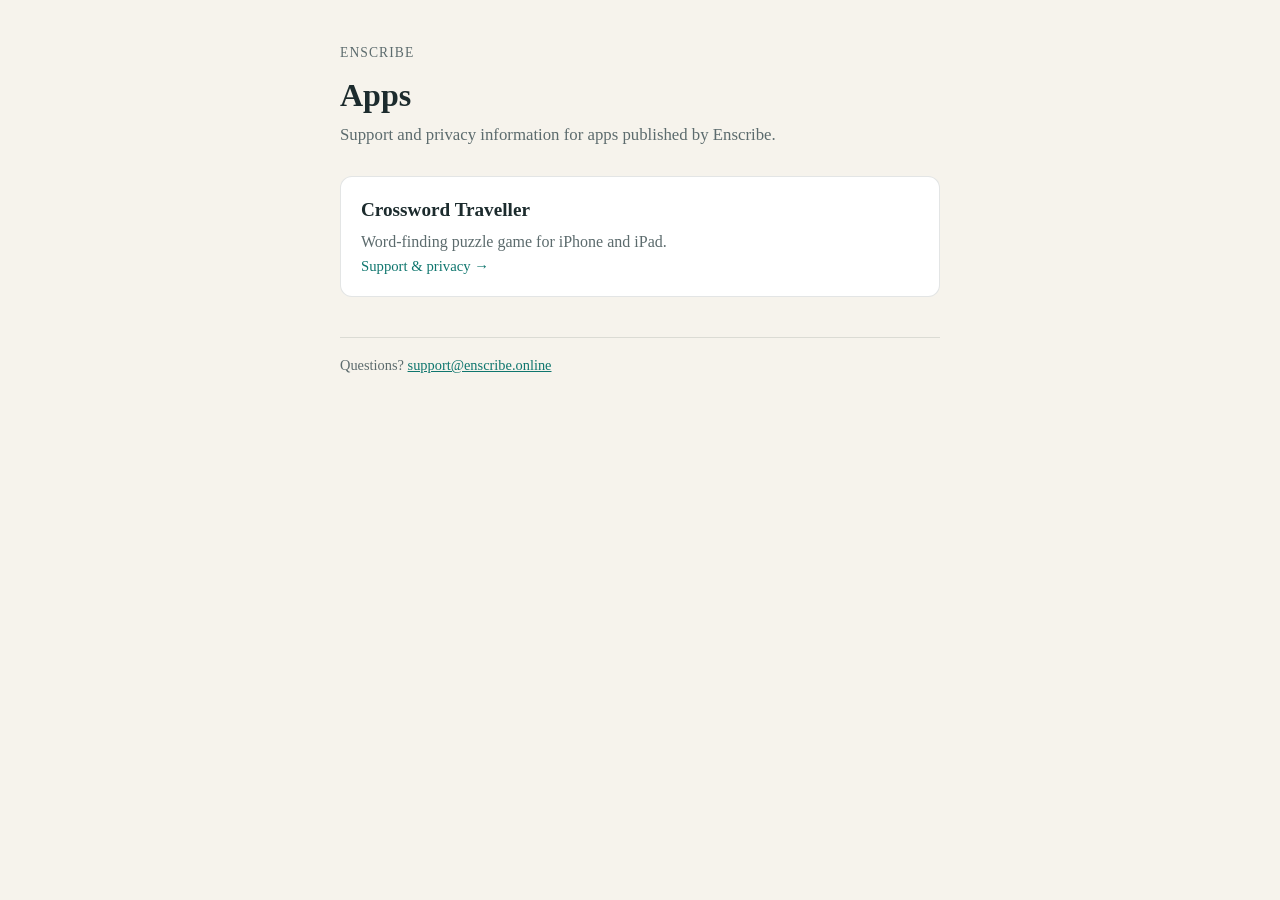
==== index.html @ b7e17bd4 "Add static Enscribe app support and privacy pages. Plain HTML/CSS for GitHub Pages, starting with Cr" ====
<!DOCTYPE html>
<html lang="en">
  <head>
    <meta charset="utf-8" />
    <meta name="viewport" content="width=device-width, initial-scale=1" />
    <title>Enscribe Apps</title>
    <meta
      name="description"
      content="Support and privacy pages for apps from Enscribe."
    />
    <link rel="stylesheet" href="styles.css" />
  </head>
  <body>
    <main class="wrap">
      <a class="brand" href="./">Enscribe</a>
      <h1>Apps</h1>
      <p class="lead">
        Support and privacy information for apps published by Enscribe.
      </p>

      <a class="card" href="./crossword-traveller/" style="display: block; text-decoration: none; color: inherit">
        <h2>Crossword Traveller</h2>
        <p>Word-finding puzzle game for iPhone and iPad.</p>
        <p class="meta"><span style="color: var(--accent)">Support &amp; privacy →</span></p>
      </a>

      <footer>
        Questions?
        <a href="mailto:support@enscribe.online">support@enscribe.online</a>
      </footer>
    </main>
  </body>
</html>
---- styles.css ----
:root {
  --bg: #f6f3ec;
  --ink: #1c2b2d;
  --muted: #5c6b6d;
  --accent: #0f766e;
  --card: #ffffff;
  --line: rgba(28, 43, 45, 0.12);
  --max: 40rem;
}

* {
  box-sizing: border-box;
}

html,
body {
  margin: 0;
  padding: 0;
  background: var(--bg);
  color: var(--ink);
  font-family: Georgia, "Times New Roman", serif;
  line-height: 1.55;
}

body {
  min-height: 100vh;
}

a {
  color: var(--accent);
}

a:hover {
  text-decoration: underline;
}

.wrap {
  max-width: var(--max);
  margin: 0 auto;
  padding: 2.5rem 1.25rem 4rem;
}

.brand {
  font-size: 0.85rem;
  letter-spacing: 0.08em;
  text-transform: uppercase;
  color: var(--muted);
  text-decoration: none;
}

.brand:hover {
  text-decoration: none;
  color: var(--ink);
}

h1 {
  margin: 0.75rem 0 0.5rem;
  font-size: 2rem;
  line-height: 1.15;
}

.lead {
  margin: 0 0 1.75rem;
  color: var(--muted);
  font-size: 1.05rem;
}

.card {
  background: var(--card);
  border: 1px solid var(--line);
  border-radius: 12px;
  padding: 1.15rem 1.25rem;
  margin: 0 0 1rem;
}

.card h2 {
  margin: 0 0 0.35rem;
  font-size: 1.2rem;
}

.card p {
  margin: 0;
  color: var(--muted);
}

.meta {
  margin-top: 0.65rem;
  font-size: 0.92rem;
}

nav.crumbs {
  margin: 1.25rem 0 0;
  font-size: 0.95rem;
  color: var(--muted);
}

section {
  margin: 1.5rem 0;
}

section h2 {
  font-size: 1.15rem;
  margin: 0 0 0.5rem;
}

section p,
section ul {
  margin: 0 0 0.85rem;
}

section ul {
  padding-left: 1.2rem;
}

footer {
  margin-top: 2.5rem;
  padding-top: 1rem;
  border-top: 1px solid var(--line);
  color: var(--muted);
  font-size: 0.9rem;
}
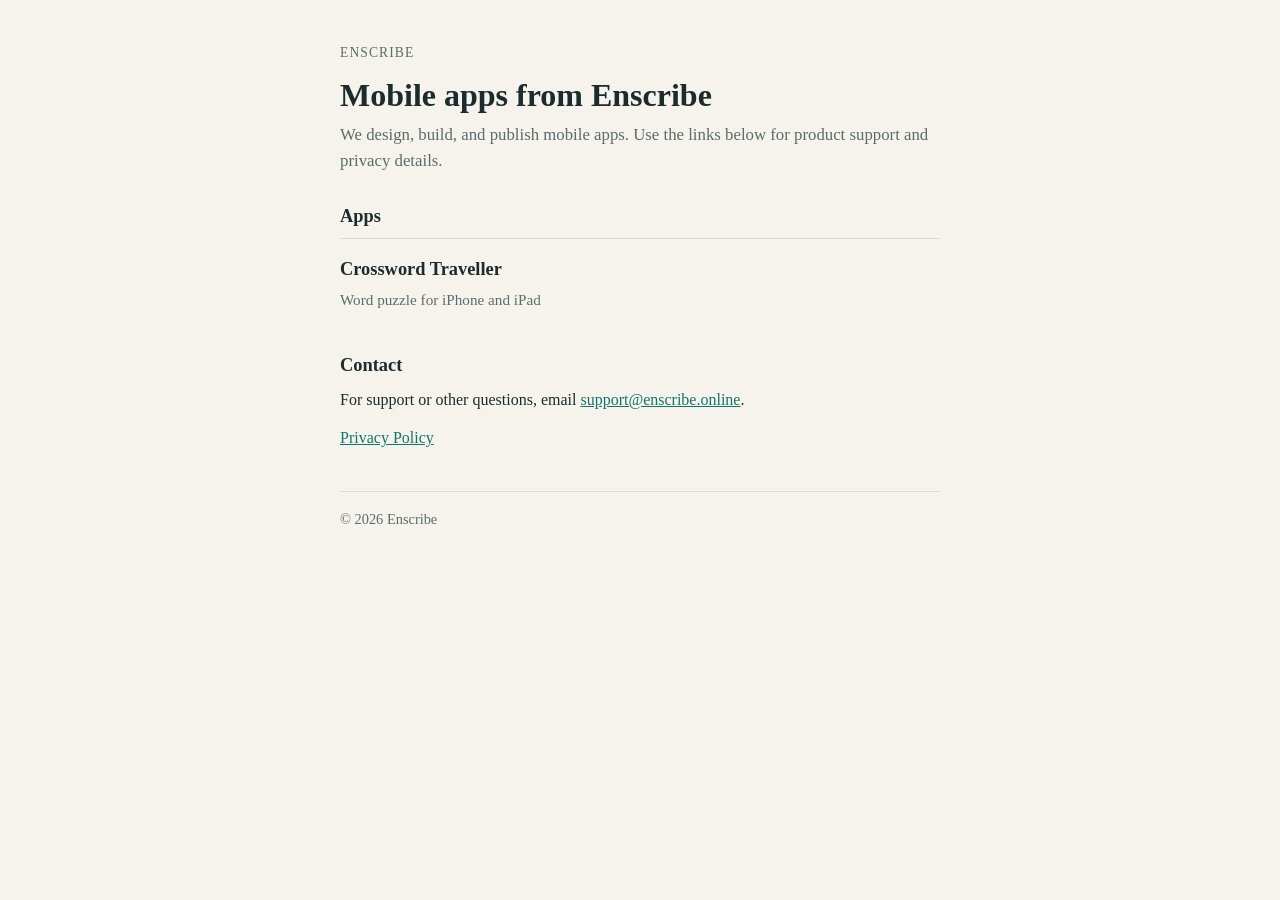
==== commit e7cf8654: "initial commit" ====
--- a/index.html
+++ b/index.html
@@ -3,30 +3,50 @@
   <head>
     <meta charset="utf-8" />
     <meta name="viewport" content="width=device-width, initial-scale=1" />
-    <title>Enscribe Apps</title>
+    <title>Enscribe</title>
     <meta
       name="description"
-      content="Support and privacy pages for apps from Enscribe."
+      content="Enscribe builds and publishes mobile apps. Support and privacy information for our products."
     />
     <link rel="stylesheet" href="styles.css" />
   </head>
   <body>
     <main class="wrap">
-      <a class="brand" href="./">Enscribe</a>
-      <h1>Apps</h1>
+      <p class="brand">Enscribe</p>
+      <h1>Mobile apps from Enscribe</h1>
       <p class="lead">
-        Support and privacy information for apps published by Enscribe.
+        We design, build, and publish mobile apps. Use the links
+        below for product support and privacy details.
       </p>
 
-      <a class="card" href="./crossword-traveller/" style="display: block; text-decoration: none; color: inherit">
-        <h2>Crossword Traveller</h2>
-        <p>Word-finding puzzle game for iPhone and iPad.</p>
-        <p class="meta"><span style="color: var(--accent)">Support &amp; privacy →</span></p>
-      </a>
+      <section>
+        <h2>Apps</h2>
+        <ul class="app-list">
+          <li>
+            <a href="./crossword-traveller/">
+              <span class="app-name">Crossword Traveller</span>
+              <span class="app-desc">Word puzzle for iPhone and iPad</span>
+            </a>
+          </li>
+        </ul>
+      </section>
+
+      <section>
+        <h2>Contact</h2>
+        <p>
+          For support or other questions, email
+          <a href="mailto:support@enscribe.online">support@enscribe.online</a>.
+        </p>
+        <p>
+          <a href="./privacy.html">Privacy Policy</a>
+        </p>
+      </section>
 
       <footer>
-        Questions?
-        <a href="mailto:support@enscribe.online">support@enscribe.online</a>
+        © <span id="y"></span> Enscribe
+        <script>
+          document.getElementById("y").textContent = new Date().getFullYear();
+        </script>
       </footer>
     </main>
   </body>
--- a/styles.css
+++ b/styles.css
@@ -41,6 +41,8 @@
 }
 
 .brand {
+  display: inline-block;
+  margin: 0;
   font-size: 0.85rem;
   letter-spacing: 0.08em;
   text-transform: uppercase;
@@ -48,9 +50,44 @@
   text-decoration: none;
 }
 
-.brand:hover {
+a.brand:hover {
   text-decoration: none;
   color: var(--ink);
+}
+
+.app-list {
+  list-style: none;
+  padding: 0;
+  margin: 0;
+}
+
+.app-list li {
+  border-top: 1px solid var(--line);
+}
+
+.app-list a {
+  display: block;
+  padding: 1rem 0;
+  text-decoration: none;
+  color: inherit;
+}
+
+.app-list a:hover .app-name {
+  color: var(--accent);
+  text-decoration: underline;
+}
+
+.app-name {
+  display: block;
+  font-size: 1.15rem;
+  font-weight: bold;
+}
+
+.app-desc {
+  display: block;
+  margin-top: 0.25rem;
+  color: var(--muted);
+  font-size: 0.95rem;
 }
 
 h1 {
